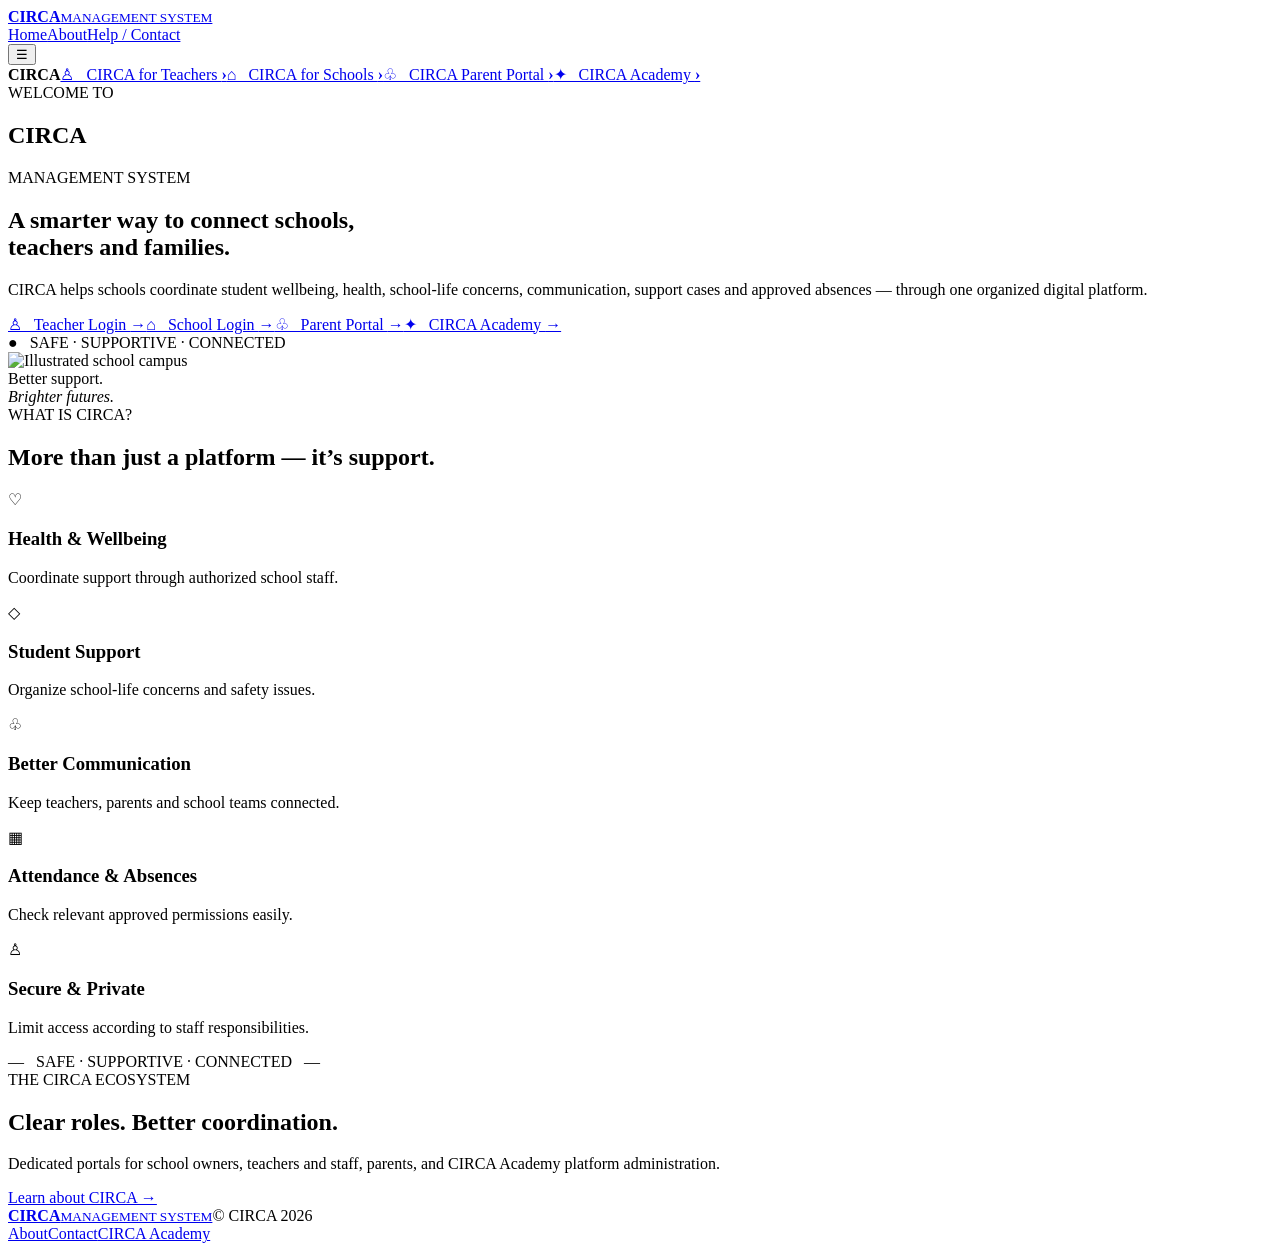
==== index.html @ 5656178a "Add files via upload" ====
<!doctype html><html lang="en"><head><meta charset="utf-8"><meta name="viewport" content="width=device-width,initial-scale=1"><title>CIRCA — Management System</title><link rel="icon" href="assets/circa.svg"><link rel="stylesheet" href="css/styles.css"></head><body>
<header class="site-header"><a class="brand" href="index.html"><b>CIRCA</b><small>MANAGEMENT SYSTEM</small></a><nav><a class="active" href="index.html">Home</a><a href="about.html">About</a><a href="contact.html">Help / Contact</a></nav><button id="menuToggle" aria-label="Open portal menu">☰</button><div class="dropdown" id="portalDropdown"><strong>CIRCA</strong><a href="teacher-login.html">♙ &nbsp; CIRCA for Teachers <b>›</b></a><a href="school-login.html">⌂ &nbsp; CIRCA for Schools <b>›</b></a><a href="parent-login.html">♧ &nbsp; CIRCA Parent Portal <b>›</b></a><a href="academy-login.html">✦ &nbsp; CIRCA Academy <b>›</b></a></div></header>
<main><section class="hero"><div class="hero-copy"><span class="eyebrow">WELCOME TO</span><h1>CIRCA</h1><div class="subtitle">MANAGEMENT SYSTEM</div><h2>A smarter way to connect schools,<br> teachers and families.</h2><p>CIRCA helps schools coordinate student wellbeing, health, school-life concerns, communication, support cases and approved absences — through one organized digital platform.</p><div class="portal-buttons"><a href="teacher-login.html">♙ &nbsp; Teacher Login <b>→</b></a><a href="school-login.html">⌂ &nbsp; School Login <b>→</b></a><a href="parent-login.html">♧ &nbsp; Parent Portal <b>→</b></a><a class="academy" href="academy-login.html">✦ &nbsp; CIRCA Academy <b>→</b></a></div><div class="note">● &nbsp; SAFE · SUPPORTIVE · CONNECTED</div></div><div class="hero-art"><img src="assets/school-campus.svg" alt="Illustrated school campus"><div class="caption">Better support.<br><i>Brighter futures.</i></div></div></section>
<section class="features"><span class="eyebrow">WHAT IS CIRCA?</span><h2>More than just a platform — it’s support.</h2><div class="feature-grid"><article><span>♡</span><h3>Health &amp; Wellbeing</h3><p>Coordinate support through authorized school staff.</p></article><article><span>◇</span><h3>Student Support</h3><p>Organize school-life concerns and safety issues.</p></article><article><span>♧</span><h3>Better Communication</h3><p>Keep teachers, parents and school teams connected.</p></article><article><span>▦</span><h3>Attendance &amp; Absences</h3><p>Check relevant approved permissions easily.</p></article><article><span>♙</span><h3>Secure &amp; Private</h3><p>Limit access according to staff responsibilities.</p></article></div><div class="motto">— &nbsp; SAFE · SUPPORTIVE · CONNECTED &nbsp; —</div></section><section class="callout"><div><span class="eyebrow">THE CIRCA ECOSYSTEM</span><h2>Clear roles. Better coordination.</h2><p>Dedicated portals for school owners, teachers and staff, parents, and CIRCA Academy platform administration.</p></div><a href="about.html" class="light-btn">Learn about CIRCA →</a></section></main>
<footer><a class="brand" href="index.html"><b>CIRCA</b><small>MANAGEMENT SYSTEM</small></a><span>© CIRCA 2026</span><div><a href="about.html">About</a><a href="contact.html">Contact</a><a href="academy-login.html">CIRCA Academy</a></div></footer><script src="js/main.js"></script></body></html>
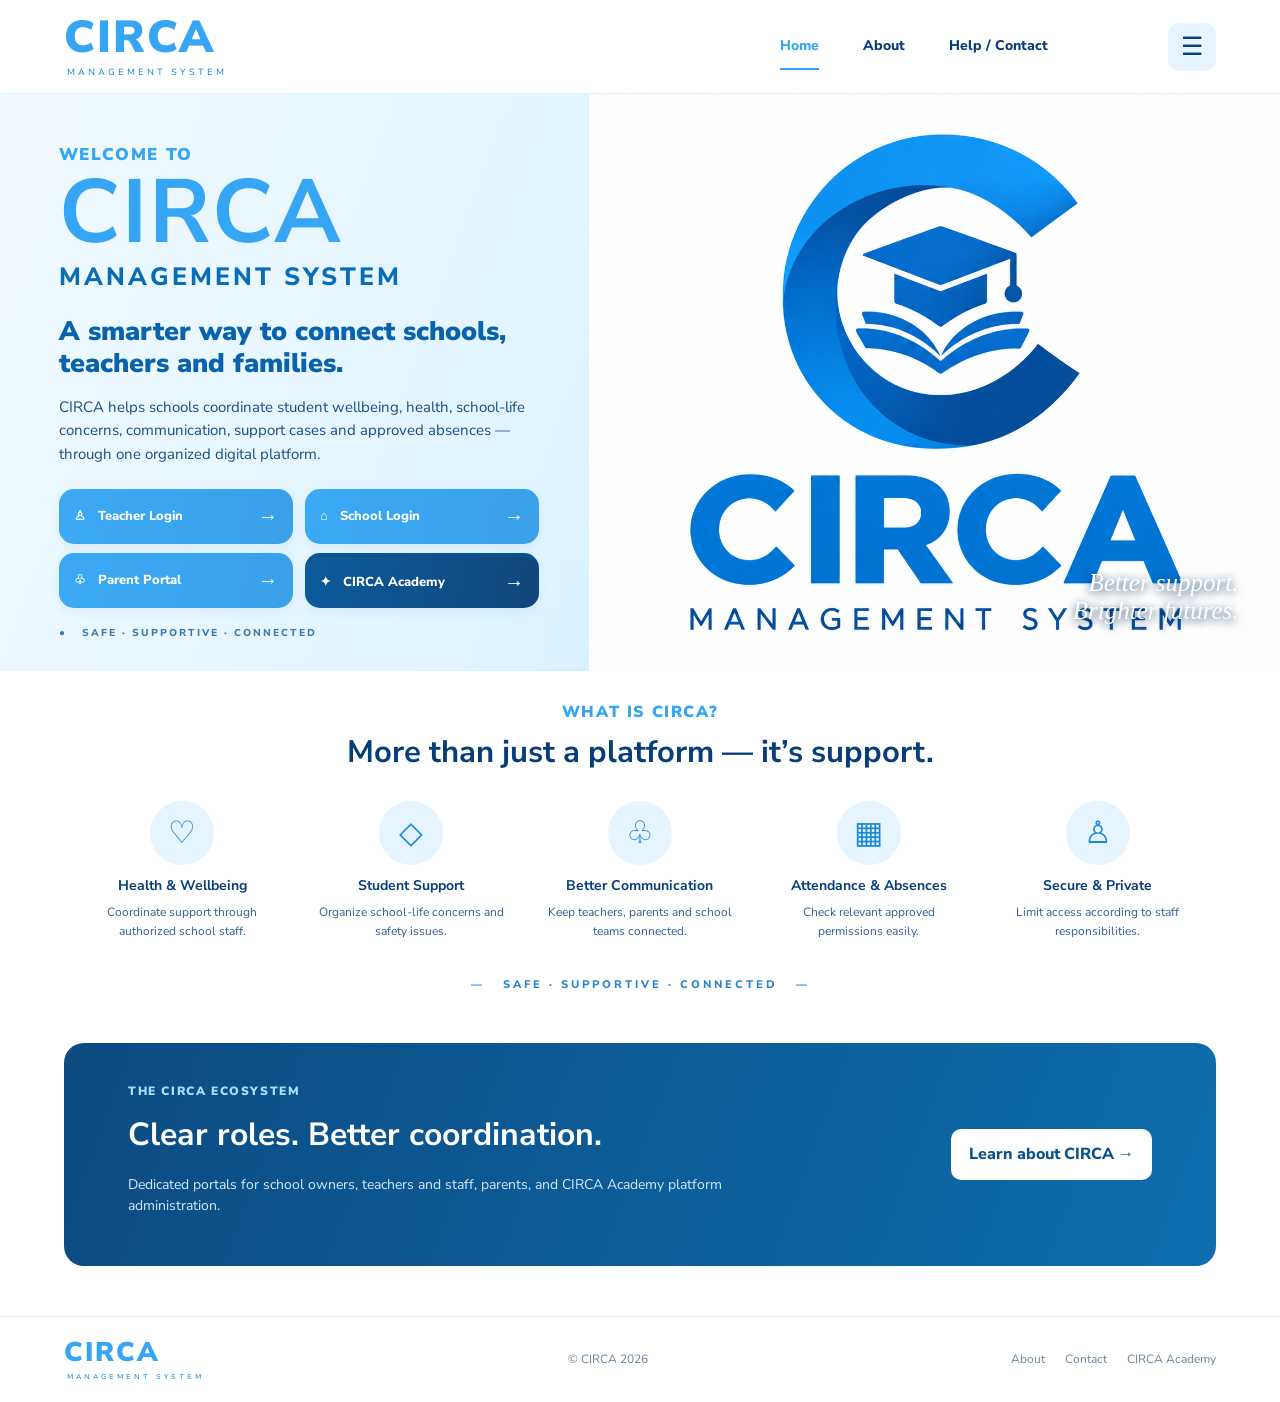
==== commit 8719db7e: "Replace hero image with CIRCA Education Logo" ====
--- a/index.html
+++ b/index.html
@@ -1,5 +1,5 @@
 <!doctype html><html lang="en"><head><meta charset="utf-8"><meta name="viewport" content="width=device-width,initial-scale=1"><title>CIRCA — Management System</title><link rel="icon" href="assets/circa.svg"><link rel="stylesheet" href="css/styles.css"></head><body>
 <header class="site-header"><a class="brand" href="index.html"><b>CIRCA</b><small>MANAGEMENT SYSTEM</small></a><nav><a class="active" href="index.html">Home</a><a href="about.html">About</a><a href="contact.html">Help / Contact</a></nav><button id="menuToggle" aria-label="Open portal menu">☰</button><div class="dropdown" id="portalDropdown"><strong>CIRCA</strong><a href="teacher-login.html">♙ &nbsp; CIRCA for Teachers <b>›</b></a><a href="school-login.html">⌂ &nbsp; CIRCA for Schools <b>›</b></a><a href="parent-login.html">♧ &nbsp; CIRCA Parent Portal <b>›</b></a><a href="academy-login.html">✦ &nbsp; CIRCA Academy <b>›</b></a></div></header>
-<main><section class="hero"><div class="hero-copy"><span class="eyebrow">WELCOME TO</span><h1>CIRCA</h1><div class="subtitle">MANAGEMENT SYSTEM</div><h2>A smarter way to connect schools,<br> teachers and families.</h2><p>CIRCA helps schools coordinate student wellbeing, health, school-life concerns, communication, support cases and approved absences — through one organized digital platform.</p><div class="portal-buttons"><a href="teacher-login.html">♙ &nbsp; Teacher Login <b>→</b></a><a href="school-login.html">⌂ &nbsp; School Login <b>→</b></a><a href="parent-login.html">♧ &nbsp; Parent Portal <b>→</b></a><a class="academy" href="academy-login.html">✦ &nbsp; CIRCA Academy <b>→</b></a></div><div class="note">● &nbsp; SAFE · SUPPORTIVE · CONNECTED</div></div><div class="hero-art"><img src="assets/school-campus.svg" alt="Illustrated school campus"><div class="caption">Better support.<br><i>Brighter futures.</i></div></div></section>
+<main><section class="hero"><div class="hero-copy"><span class="eyebrow">WELCOME TO</span><h1>CIRCA</h1><div class="subtitle">MANAGEMENT SYSTEM</div><h2>A smarter way to connect schools,<br> teachers and families.</h2><p>CIRCA helps schools coordinate student wellbeing, health, school-life concerns, communication, support cases and approved absences — through one organized digital platform.</p><div class="portal-buttons"><a href="teacher-login.html">♙ &nbsp; Teacher Login <b>→</b></a><a href="school-login.html">⌂ &nbsp; School Login <b>→</b></a><a href="parent-login.html">♧ &nbsp; Parent Portal <b>→</b></a><a class="academy" href="academy-login.html">✦ &nbsp; CIRCA Academy <b>→</b></a></div><div class="note">● &nbsp; SAFE · SUPPORTIVE · CONNECTED</div></div><div class="hero-art"><img src="assets/CIRCA Education Logo.png" alt="Illustrated school campus"><div class="caption">Better support.<br><i>Brighter futures.</i></div></div></section>
 <section class="features"><span class="eyebrow">WHAT IS CIRCA?</span><h2>More than just a platform — it’s support.</h2><div class="feature-grid"><article><span>♡</span><h3>Health &amp; Wellbeing</h3><p>Coordinate support through authorized school staff.</p></article><article><span>◇</span><h3>Student Support</h3><p>Organize school-life concerns and safety issues.</p></article><article><span>♧</span><h3>Better Communication</h3><p>Keep teachers, parents and school teams connected.</p></article><article><span>▦</span><h3>Attendance &amp; Absences</h3><p>Check relevant approved permissions easily.</p></article><article><span>♙</span><h3>Secure &amp; Private</h3><p>Limit access according to staff responsibilities.</p></article></div><div class="motto">— &nbsp; SAFE · SUPPORTIVE · CONNECTED &nbsp; —</div></section><section class="callout"><div><span class="eyebrow">THE CIRCA ECOSYSTEM</span><h2>Clear roles. Better coordination.</h2><p>Dedicated portals for school owners, teachers and staff, parents, and CIRCA Academy platform administration.</p></div><a href="about.html" class="light-btn">Learn about CIRCA →</a></section></main>
-<footer><a class="brand" href="index.html"><b>CIRCA</b><small>MANAGEMENT SYSTEM</small></a><span>© CIRCA 2026</span><div><a href="about.html">About</a><a href="contact.html">Contact</a><a href="academy-login.html">CIRCA Academy</a></div></footer><script src="js/main.js"></script></body></html>+<footer><a class="brand" href="index.html"><b>CIRCA</b><small>MANAGEMENT SYSTEM</small></a><span>© CIRCA 2026</span><div><a href="about.html">About</a><a href="contact.html">Contact</a><a href="academy-login.html">CIRCA Academy</a></div></footer><script src="js/main.js"></script></body></html>
--- a/css/styles.css
+++ b/css/styles.css
@@ -0,0 +1 @@
+@import url('https://fonts.googleapis.com/css2?family=Nunito+Sans:wght@400;600;700;800;900&display=swap');:root{--b:#36a5f4;--navy:#073d78;--pale:#eaf6ff;--muted:#426b91;--line:#d8eaf7}*{box-sizing:border-box}body{margin:0;font-family:'Nunito Sans',Arial,sans-serif;color:var(--navy);line-height:1.55}a{text-decoration:none;color:inherit}.site-header{height:94px;padding:0 5%;display:flex;align-items:center;gap:28px;position:sticky;top:0;background:#ffffffef;border-bottom:1px solid #e0f0fc;z-index:10;backdrop-filter:blur(10px)}.brand{display:flex;flex-direction:column;line-height:1}.brand b{font-size:clamp(30px,3.5vw,51px);letter-spacing:2px;color:var(--b);font-weight:900}.brand small{font-size:9px;letter-spacing:3px;color:#1683ca;margin:7px 0 0 3px}.site-header nav{display:flex;gap:44px;margin-left:auto;margin-right:8%;font-size:14px;font-weight:800}.site-header nav a{padding:12px 0}.site-header nav a:hover,.site-header nav .active{color:var(--b);border-bottom:2px solid var(--b)}button{cursor:pointer}#menuToggle{border:0;background:#e5f4ff;border-radius:12px;width:48px;height:48px;font-size:25px;color:var(--navy)}.dropdown{display:none;position:absolute;right:5%;top:78px;width:280px;padding:14px;background:white;border:1px solid var(--line);border-radius:16px;box-shadow:0 14px 36px #153f6228}.dropdown.open{display:block}.dropdown strong{display:block;font-size:21px;color:var(--b);padding:0 8px 10px;border-bottom:1px solid #edf3f8}.dropdown a{display:block;padding:14px 8px;border-bottom:1px solid #edf3f8;font-size:13px}.dropdown a b{float:right;font-size:20px}.hero{display:grid;grid-template-columns:.92fr 1.08fr;min-height:555px;background:linear-gradient(110deg,#f1faff,#dff3ff 48%,#a8dcff);overflow:hidden}.hero-copy{padding:48px 0 30px 10%;align-self:center}.eyebrow{font-size:17px;letter-spacing:1.6px;color:var(--b);font-weight:900}.hero h1{font-size:clamp(68px,7vw,104px);line-height:1;margin:0;color:var(--b);letter-spacing:2px}.subtitle{font-size:clamp(17px,2vw,25px);letter-spacing:3px;font-weight:800;color:#086db8;margin-bottom:18px}.hero h2{font-size:clamp(20px,2.1vw,27px);line-height:1.2;margin:0 0 17px;font-weight:900;color:#0862ad}.hero-copy p{font-size:15px;max-width:480px;color:#164f83}.portal-buttons{display:grid;grid-template-columns:1fr 1fr;gap:9px 12px;max-width:480px;margin-top:23px}.portal-buttons a{min-height:55px;border-radius:15px;background:linear-gradient(100deg,#3ba9f5,#39a0e9);color:white;display:flex;align-items:center;padding:0 15px;font-size:13px;font-weight:800;box-shadow:0 5px 12px #1685cf12}.portal-buttons a:hover{transform:translateY(-2px)}.portal-buttons b{margin-left:auto;font-size:20px;font-weight:500}.portal-buttons .academy{background:linear-gradient(100deg,#0c5b9b,#10467b)}.note{font-size:10px;letter-spacing:2px;font-weight:800;color:#397cad;margin-top:18px}.hero-art{position:relative;min-height:555px;overflow:hidden;clip-path:ellipse(92% 88% at 70% 54%)}.hero-art img{width:100%;height:100%;position:absolute;inset:0;object-fit:cover}.caption{position:absolute;right:6%;bottom:8%;color:white;font:italic 25px Georgia;text-align:right;text-shadow:0 2px 10px #00325c}.features{text-align:center;padding:29px 6% 35px}.features>.eyebrow{font-size:16px}.features>h2{font-size:clamp(22px,2.5vw,31px);margin:3px 0 25px}.feature-grid{display:grid;grid-template-columns:repeat(5,1fr);gap:18px}.feature-grid article>span,.about-grid article>span{width:64px;height:64px;border-radius:50%;display:grid;place-items:center;background:#e5f4ff;color:#168bd8;font-size:31px;margin:0 auto 10px}.feature-grid h3{font-size:14px;margin:6px 0;color:#073d78}.feature-grid p{font-size:12px;color:#315f8e;max-width:190px;margin:auto}.motto{margin-top:36px;color:#2985c9;letter-spacing:3px;font-size:11px;font-weight:800}.callout{margin:15px 5% 50px;padding:35px 5%;border-radius:20px;background:linear-gradient(110deg,#0c4a80,#0e6eae);color:white;display:flex;align-items:center;justify-content:space-between;gap:24px}.callout .eyebrow{font-size:12px;color:#a9ddff}.callout h2{margin:7px 0;font-size:32px}.callout p{color:#d4eaff;max-width:680px;font-size:14px}.light-btn,.primary-btn{display:inline-block;border:0;border-radius:10px;padding:13px 18px;font-weight:800;font-family:inherit}.light-btn{background:#fff;color:#0b528c;white-space:nowrap}.primary-btn{background:var(--b);color:#fff;width:100%;margin-top:15px}footer{padding:22px 5%;border-top:1px solid #e3f0f9;display:flex;align-items:center;justify-content:space-between;gap:18px;color:#6684a0;font-size:12px}footer .brand b{font-size:27px}footer .brand small{font-size:7px}footer>div{display:flex;gap:20px}.page-hero{padding:70px 10% 55px;background:linear-gradient(115deg,#edf8ff,#fff)}.page-hero h1{font-size:clamp(38px,5vw,62px);line-height:1.1;margin:13px 0;color:#0a4c87}.page-hero h1 em{font-style:normal;color:var(--b)}.page-hero p{max-width:760px;color:#456c90}.about-grid{padding:50px 7% 65px;display:grid;grid-template-columns:repeat(3,1fr);gap:20px}.about-grid article{border:1px solid var(--line);border-radius:16px;padding:25px}.about-grid article>span{margin:0 0 15px}.about-grid h2{font-size:21px}.about-grid p,.contact-layout p{font-size:14px;color:#587a99}.contact-layout{padding:15px 10% 75px;display:grid;grid-template-columns:.8fr 1.2fr;gap:8%}.contact-layout form,.login-card{border:1px solid var(--line);border-radius:18px;padding:28px;box-shadow:0 16px 42px #174d7612;background:white}.contact-layout label,.login-card label{display:block;font-size:12px;font-weight:800;margin:13px 0 6px}.contact-layout input,.contact-layout select,.contact-layout textarea,.login-card input{width:100%;padding:12px;border:1px solid #d5e6f2;border-radius:9px;font:inherit;background:#fbfdff}.contact-layout small,.form-note{display:block;font-size:11px;color:#7a94aa;margin-top:12px}.login-body{min-height:100vh;display:grid;place-items:center;padding:35px 18px;background:radial-gradient(ellipse at 15% 10%,#d9f0ff,transparent 40%),linear-gradient(135deg,#f8fcff,#eaf6ff)}.back-link{position:absolute;top:25px;left:5%;font-size:13px;color:#317bb0;font-weight:800}.login-card{width:min(455px,100%);padding:32px}.login-card .brand b{font-size:32px}.login-card .brand small{font-size:8px}.login-icon{margin:25px 0 13px;width:58px;height:58px;border-radius:16px;background:#e7f5ff;display:grid;place-items:center;color:#1588d5;font-size:30px}.login-card .eyebrow{font-size:11px}.login-card h1{font-size:29px;margin:5px 0;color:#0c477d}.login-card>p{font-size:13px;color:#5b7b98}.tip{padding:12px;background:#f0f8ff;border-radius:9px;font-size:11px;color:#426e91;margin-top:17px}.return-link{display:block;text-align:center;margin-top:20px;font-size:12px;color:#317bb0;font-weight:800}.login-message{font-size:12px;color:#8a541c}.academy{border-top:4px solid #0b548e}@media(max-width:900px){.site-header{padding:0 4%}.site-header nav{gap:22px;margin-right:3%}.hero-copy{padding-left:6%}.feature-grid{gap:9px}.feature-grid p{font-size:11px}}@media(max-width:700px){.site-header{height:78px}.site-header nav{display:none}.hero{grid-template-columns:1fr}.hero-copy{padding:36px 7% 25px}.hero h1{font-size:72px}.hero-art{min-height:330px;clip-path:none;border-radius:30% 0 0 0}.portal-buttons{max-width:550px}.feature-grid{grid-template-columns:repeat(2,1fr);gap:24px 12px}.feature-grid article:last-child{grid-column:1/-1}.callout{flex-direction:column;align-items:flex-start}.about-grid,.contact-layout{grid-template-columns:1fr;padding-left:6%;padding-right:6%}footer{flex-wrap:wrap}.page-hero{padding:50px 7% 35px}}@media(max-width:420px){.portal-buttons{grid-template-columns:1fr}.hero h1{font-size:63px}.subtitle{font-size:17px}.feature-grid{grid-template-columns:1fr}.feature-grid article:last-child{grid-column:auto}.login-card{padding:24px 20px}}
